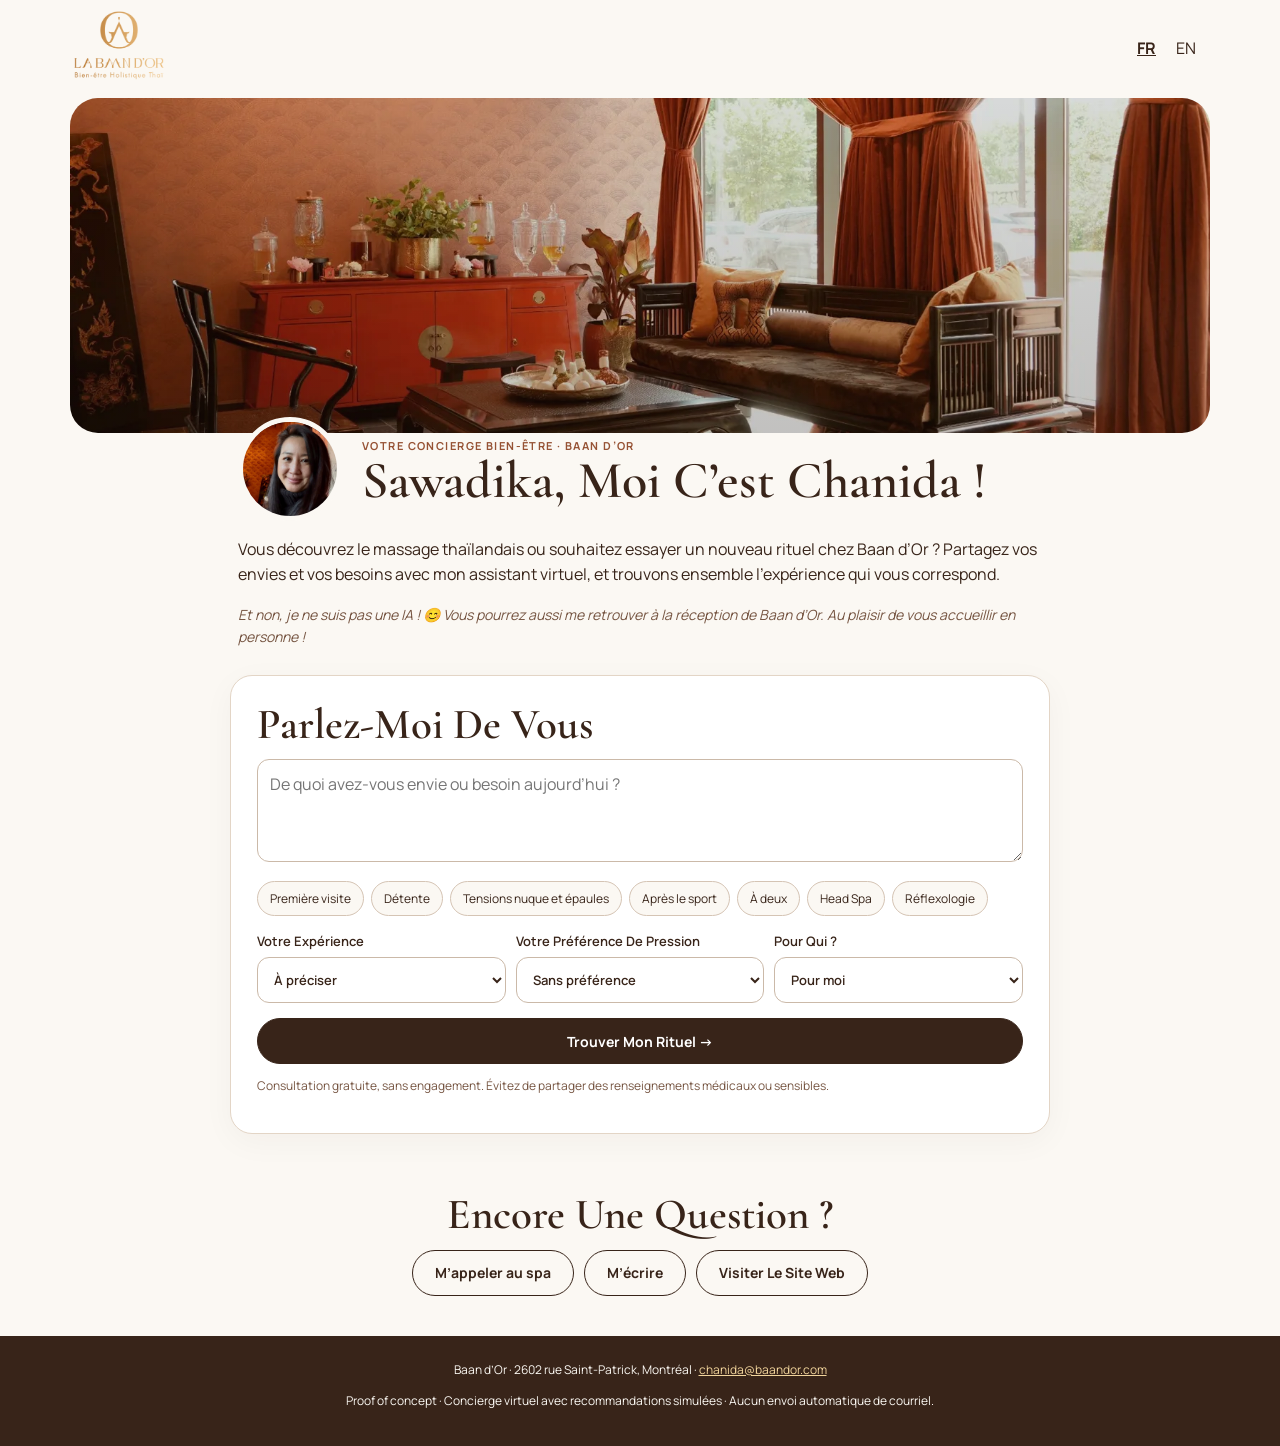
==== chanida/index.html @ ab8c9bc8 "Add files via upload" ====
<!doctype html><html lang="fr"><head><meta charset="utf-8"><meta name="viewport" content="width=device-width,initial-scale=1"><meta name="robots" content="noindex,nofollow"><title>Avec Chanida | Baan d’Or</title><meta name="description" content="Trouvez votre rituel de bien-être thaïlandais avec Chanida, chez Baan d’Or à Montréal."><meta property="og:title" content="Trouvons Votre Rituel Ensemble | Baan d’Or"><meta property="og:description" content="Une consultation personnalisée avec le concierge virtuel de Chanida."><meta property="og:image" content="https://chantastic514.github.io/baandor-ai-concierge/assets/social.jpg"><link rel="stylesheet" href="https://fonts.googleapis.com/css2?family=Cormorant+Garamond:wght@500;600&family=Manrope:wght@400;500;600;700&display=swap"><link rel="stylesheet" href="../concierge.css"><script defer src="../catalogue.js"></script><script defer src="../concierge.js"></script></head><body><header><a href="https://chantastic514.github.io/baandorv2/" aria-label="Baan d’Or"><img src="../assets/logo.webp" alt="Baan d’Or"></a><div><button id="fr" class="language" aria-pressed="true">FR</button><button id="en" class="language" aria-pressed="false">EN</button></div></header><main><div class="cover" role="img" aria-label="Baan d’Or Montréal"></div><section class="intro"><div class="profile"><img src="../assets/chanida.jpg" alt="Chanida"><div><p class="eyebrow" id="role"></p><h1 id="greeting"></h1></div></div><p id="intro"></p><p class="note" id="human"></p></section><section class="consult" id="consult"><h2 id="question"></h2><form id="consultForm"><label class="sr" for="needs" id="needLabel"></label><textarea id="needs" rows="3" maxlength="1000" required></textarea><div id="chips" class="chips"></div><div class="questions"><label><span id="visitLabel"></span><select id="visit"></select></label><label><span id="pressureLabel"></span><select id="pressure"></select></label><label><span id="partyLabel"></span><select id="party"></select></label></div><button class="btn" id="submit" type="submit"></button><p class="small" id="privacy"></p></form></section><section id="results" hidden aria-live="polite"><h2 id="resultsTitle"></h2><p id="summary"></p><div class="chips" id="tags"></div><div id="cards" class="cards"></div><div id="extra"></div><section class="capture"><div class="room" role="img" aria-label="Intérieur Baan d’Or"></div><form id="emailForm"><h2 id="emailTitle"></h2><p id="emailIntro"></p><label><span id="nameLabel"></span><input id="firstName" autocomplete="given-name" required></label><label><span id="emailLabel"></span><input id="email" type="email" autocomplete="email" required></label><label class="check"><input type="checkbox" id="marketing"><span id="marketingLabel"></span></label><button class="btn" id="emailSubmit"></button><p class="small" id="emailStatus" role="status"></p><p class="note" id="sign"></p></form></section></section><section class="contact"><h2 id="contactTitle"></h2><div class="actions"><a class="btn outline" href="tel:+14383802229" id="phone"></a><a class="btn outline" href="mailto:chanida@baandor.com" id="write"></a><a class="btn outline" href="https://chantastic514.github.io/baandorv2/" id="website"></a></div></section></main><footer>Baan d’Or · 2602 rue Saint-Patrick, Montréal · <a href="mailto:chanida@baandor.com">chanida@baandor.com</a><p id="demo"></p></footer></body></html>
---- concierge.css ----
:root{--ink:#382419;--ivory:#fbf8f3;--gold:#f1d49c;--copper:#965234;--sand:#eee4d7}*{box-sizing:border-box}body{margin:0;background:var(--ivory);color:var(--ink);font:16px/1.6 Manrope,Arial,sans-serif}header{max-width:1180px;margin:auto;display:flex;justify-content:space-between;align-items:center;padding:10px 24px}header img{width:90px;height:70px;object-fit:contain}.language{background:none;border:0;color:var(--ink);font:inherit;padding:10px;cursor:pointer}.language[aria-pressed=true]{font-weight:700;text-decoration:underline}main{max-width:1180px;margin:auto;padding:0 20px}.cover{height:clamp(185px,30vw,335px);border-radius:28px;background:linear-gradient(0deg,#38241922,#38241900),url('assets/photo-0.webp') center 52%/cover}.intro{max-width:820px;margin:auto;padding:0 8px 12px}.profile{display:flex;align-items:flex-end;gap:20px;margin-top:-42px;position:relative}.profile img{width:104px;height:104px;border:5px solid var(--ivory);border-radius:50%;object-fit:cover;flex:none}.profile>div{padding-top:46px}.eyebrow{font-size:11px;letter-spacing:.13em;color:var(--copper);font-weight:700;margin:0}h1,h2,h3{font-family:'Cormorant Garamond',Georgia,serif;line-height:1.05;font-weight:600;margin:0 0 12px}h1{font-size:clamp(30px,4.7vw,52px)}h2{font-size:clamp(30px,4vw,43px)}h3{font-size:27px}.note{color:#765542;font-style:italic;font-size:14px}.consult{max-width:820px;margin:0 auto 34px;padding:26px;background:white;border:1px solid #e3d5c6;border-radius:22px;box-shadow:0 8px 32px #3824190a}textarea,input,select{font:inherit;color:var(--ink);background:white;border:1px solid #cbb9a8;border-radius:12px;padding:12px;width:100%}textarea{resize:vertical;min-height:88px}label{display:block;font-size:13px;font-weight:600}label span{display:block;margin-bottom:5px}.chips{display:flex;flex-wrap:wrap;gap:7px;margin:12px 0}.chip{border:1px solid #d5c4b4;border-radius:100px;background:var(--ivory);color:var(--ink);padding:7px 12px;font:inherit;font-size:12px;cursor:pointer}.questions{display:grid;grid-template-columns:repeat(3,1fr);gap:10px;margin:15px 0}.btn{display:inline-flex;align-items:center;justify-content:center;text-align:center;background:var(--ink);color:white;border:1px solid var(--ink);border-radius:100px;padding:12px 22px;min-height:46px;font:700 14px Manrope,Arial,sans-serif;text-decoration:none;cursor:pointer}.btn:hover{background:var(--gold);color:var(--ink);border-color:var(--gold)}form>.btn{width:100%}.outline{background:transparent;color:var(--ink)}.small{font-size:12px;color:#765542}#results{margin:40px 0}.cards{display:grid;grid-template-columns:repeat(3,minmax(0,1fr));gap:16px;margin:20px 0}.card{border:1px solid #e1d4c5;background:#fff;border-radius:22px;overflow:hidden;display:flex;flex-direction:column;box-shadow:0 8px 20px #3824190d}.card>img{width:100%;aspect-ratio:4/3;object-fit:cover}.card .body{padding:18px;display:flex;flex-direction:column;flex:1;gap:8px}.card .body p{margin:0}.card .btn{margin-top:auto}.card:first-child{border:2px solid #b88e57}.extra{background:var(--sand);padding:20px;border-radius:16px;margin:15px 0}.capture{margin:32px 0;display:grid;grid-template-columns:1fr 1.1fr;background:var(--sand);border-radius:24px;overflow:hidden}.room{background:url('assets/photo-6.webp') center/cover;min-height:300px}.capture form{padding:clamp(20px,4vw,42px)}.capture label{margin:10px 0}.check{display:flex;gap:8px;align-items:flex-start;font-size:12px;font-weight:400}.check input{width:auto;margin-top:5px}.contact{text-align:center;padding:24px 0 40px}.actions{display:flex;justify-content:center;flex-wrap:wrap;gap:10px}footer{padding:24px;background:var(--ink);color:var(--ivory);font-size:12px;text-align:center}footer a{color:var(--gold)}.sr{position:absolute;left:-9999px}[hidden]{display:none!important}a:focus-visible,button:focus-visible,input:focus-visible,textarea:focus-visible,select:focus-visible{outline:2px solid var(--copper);outline-offset:3px}@media(max-width:650px){main{padding:0 12px}.cover{border-radius:20px;height:190px}.profile{gap:12px;margin-top:-32px}.profile img{width:78px;height:78px}.profile>div{padding-top:33px}.intro{padding:0 6px}.consult{padding:18px}.questions{grid-template-columns:1fr}.cards{grid-template-columns:1fr}.card>img{aspect-ratio:16/8}.capture{grid-template-columns:1fr}.room{min-height:190px}.actions .btn{flex:1 1 130px}}
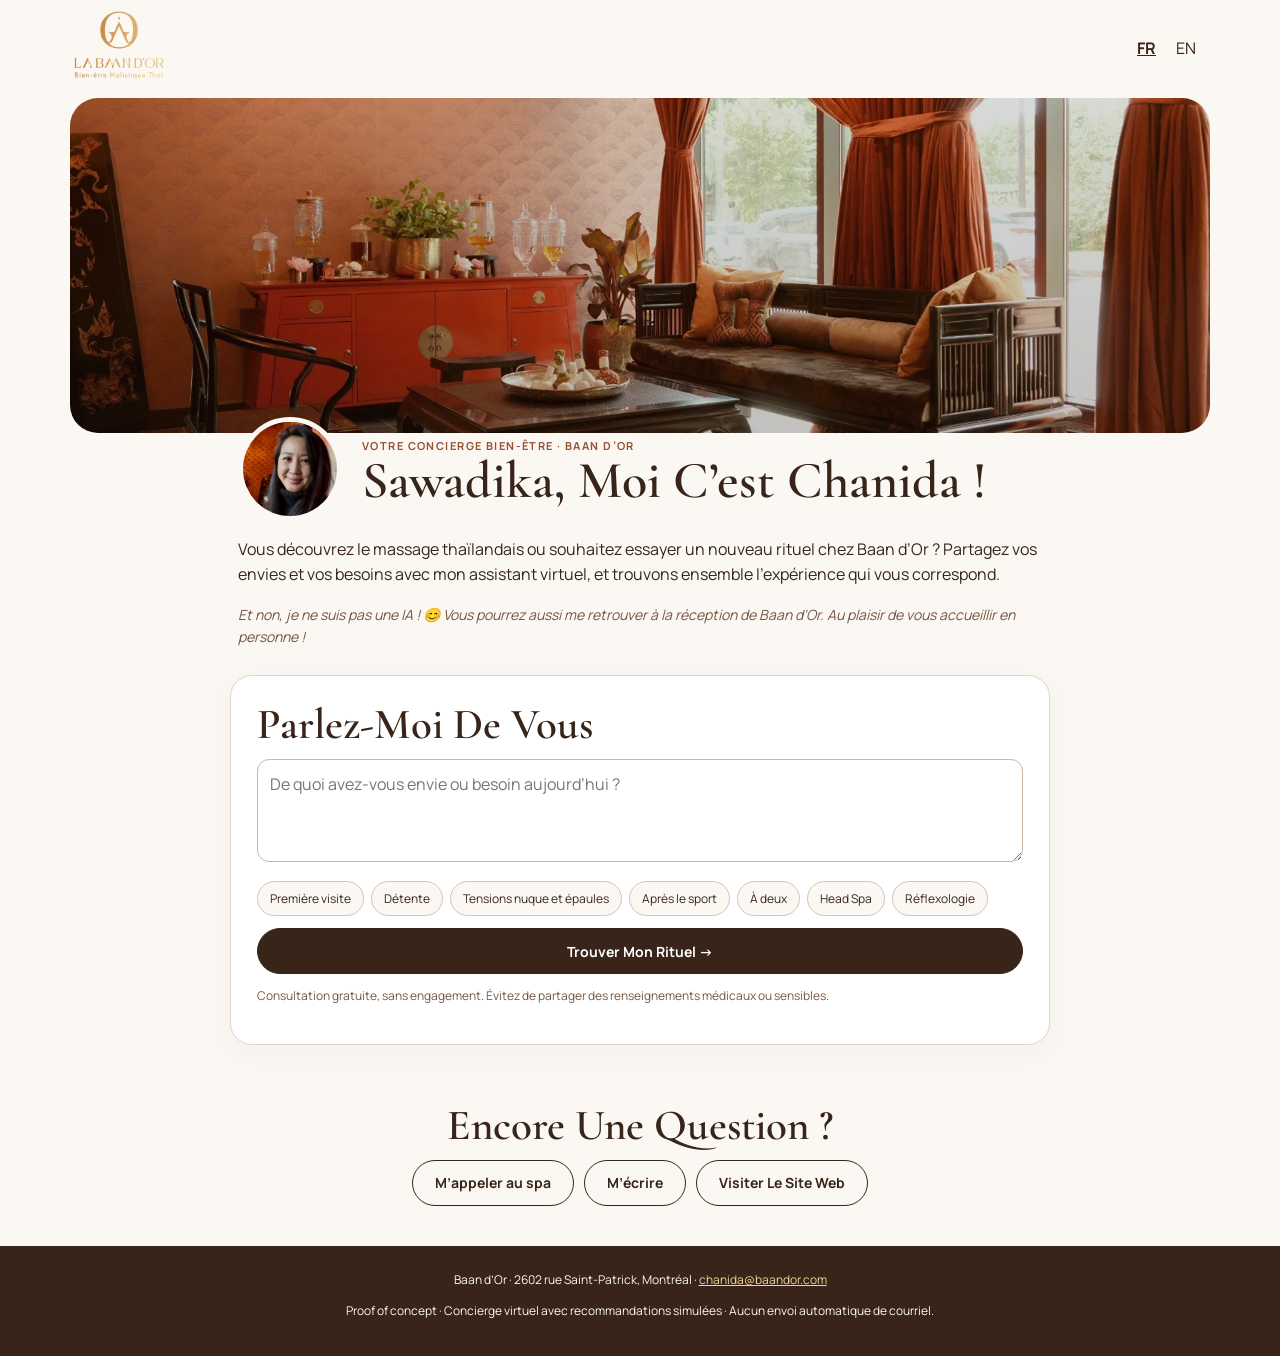
==== commit 3483c679: "Add files via upload" ====
--- a/chanida/index.html
+++ b/chanida/index.html
@@ -1 +1 @@
-<!doctype html><html lang="fr"><head><meta charset="utf-8"><meta name="viewport" content="width=device-width,initial-scale=1"><meta name="robots" content="noindex,nofollow"><title>Avec Chanida | Baan d’Or</title><meta name="description" content="Trouvez votre rituel de bien-être thaïlandais avec Chanida, chez Baan d’Or à Montréal."><meta property="og:title" content="Trouvons Votre Rituel Ensemble | Baan d’Or"><meta property="og:description" content="Une consultation personnalisée avec le concierge virtuel de Chanida."><meta property="og:image" content="https://chantastic514.github.io/baandor-ai-concierge/assets/social.jpg"><link rel="stylesheet" href="https://fonts.googleapis.com/css2?family=Cormorant+Garamond:wght@500;600&family=Manrope:wght@400;500;600;700&display=swap"><link rel="stylesheet" href="../concierge.css"><script defer src="../catalogue.js"></script><script defer src="../concierge.js"></script></head><body><header><a href="https://chantastic514.github.io/baandorv2/" aria-label="Baan d’Or"><img src="../assets/logo.webp" alt="Baan d’Or"></a><div><button id="fr" class="language" aria-pressed="true">FR</button><button id="en" class="language" aria-pressed="false">EN</button></div></header><main><div class="cover" role="img" aria-label="Baan d’Or Montréal"></div><section class="intro"><div class="profile"><img src="../assets/chanida.jpg" alt="Chanida"><div><p class="eyebrow" id="role"></p><h1 id="greeting"></h1></div></div><p id="intro"></p><p class="note" id="human"></p></section><section class="consult" id="consult"><h2 id="question"></h2><form id="consultForm"><label class="sr" for="needs" id="needLabel"></label><textarea id="needs" rows="3" maxlength="1000" required></textarea><div id="chips" class="chips"></div><div class="questions"><label><span id="visitLabel"></span><select id="visit"></select></label><label><span id="pressureLabel"></span><select id="pressure"></select></label><label><span id="partyLabel"></span><select id="party"></select></label></div><button class="btn" id="submit" type="submit"></button><p class="small" id="privacy"></p></form></section><section id="results" hidden aria-live="polite"><h2 id="resultsTitle"></h2><p id="summary"></p><div class="chips" id="tags"></div><div id="cards" class="cards"></div><div id="extra"></div><section class="capture"><div class="room" role="img" aria-label="Intérieur Baan d’Or"></div><form id="emailForm"><h2 id="emailTitle"></h2><p id="emailIntro"></p><label><span id="nameLabel"></span><input id="firstName" autocomplete="given-name" required></label><label><span id="emailLabel"></span><input id="email" type="email" autocomplete="email" required></label><label class="check"><input type="checkbox" id="marketing"><span id="marketingLabel"></span></label><button class="btn" id="emailSubmit"></button><p class="small" id="emailStatus" role="status"></p><p class="note" id="sign"></p></form></section></section><section class="contact"><h2 id="contactTitle"></h2><div class="actions"><a class="btn outline" href="tel:+14383802229" id="phone"></a><a class="btn outline" href="mailto:chanida@baandor.com" id="write"></a><a class="btn outline" href="https://chantastic514.github.io/baandorv2/" id="website"></a></div></section></main><footer>Baan d’Or · 2602 rue Saint-Patrick, Montréal · <a href="mailto:chanida@baandor.com">chanida@baandor.com</a><p id="demo"></p></footer></body></html>
+<!doctype html><html lang="fr"><head><meta charset="utf-8"><meta name="viewport" content="width=device-width,initial-scale=1"><meta name="robots" content="noindex,nofollow"><title>Avec Chanida | Baan d’Or</title><meta name="description" content="Trouvez votre rituel de bien-être thaïlandais avec Chanida, chez Baan d’Or à Montréal."><meta property="og:title" content="Trouvons Votre Rituel Ensemble | Baan d’Or"><meta property="og:description" content="Une consultation personnalisée avec le concierge virtuel de Chanida."><meta property="og:image" content="https://chantastic514.github.io/baandor-ai-concierge/assets/social.jpg"><link rel="stylesheet" href="https://fonts.googleapis.com/css2?family=Cormorant+Garamond:wght@500;600&family=Manrope:wght@400;500;600;700&display=swap"><link rel="stylesheet" href="../concierge.css?v=21"><script defer src="../catalogue.js"></script><script defer src="../concierge.js?v=21"></script></head><body><header><a href="https://chantastic514.github.io/baandorv2/" aria-label="Baan d’Or"><img src="../assets/logo.webp" alt="Baan d’Or"></a><div><button id="fr" class="language" aria-pressed="true">FR</button><button id="en" class="language" aria-pressed="false">EN</button></div></header><main><div class="cover" role="img" aria-label="Baan d’Or Montréal"></div><section class="intro"><div class="profile"><img src="../assets/chanida.jpg" alt="Chanida"><div><p class="eyebrow" id="role"></p><h1 id="greeting"></h1></div></div><p id="intro"></p><p class="note" id="human"></p></section><section class="consult" id="consult"><h2 id="question"></h2><form id="consultForm"><label class="sr" for="needs" id="needLabel"></label><textarea id="needs" rows="3" maxlength="1000"></textarea><div id="chips" class="chips"></div><input type="hidden" id="visit" value="0"><input type="hidden" id="pressure" value="0"><input type="hidden" id="party" value="0"><div id="followup" class="followup" hidden aria-live="polite"></div><button class="btn" id="submit" type="submit"></button><p class="small" id="privacy"></p></form></section><section id="results" hidden aria-live="polite"><h2 id="resultsTitle"></h2><p id="summary"></p><div class="chips" id="tags"></div><div id="cards" class="cards"></div><div id="extra"></div><section class="capture"><div class="room" role="img" aria-label="Intérieur Baan d’Or"></div><form id="emailForm"><h2 id="emailTitle"></h2><p id="emailIntro"></p><label><span id="nameLabel"></span><input id="firstName" autocomplete="given-name" required></label><label><span id="emailLabel"></span><input id="email" type="email" autocomplete="email" required></label><label class="check"><input type="checkbox" id="marketing"><span id="marketingLabel"></span></label><button class="btn" id="emailSubmit"></button><p class="small" id="emailStatus" role="status"></p><p class="note" id="sign"></p></form></section></section><section class="contact"><h2 id="contactTitle"></h2><div class="actions"><a class="btn outline" href="tel:+14383802229" id="phone"></a><a class="btn outline" href="mailto:chanida@baandor.com" id="write"></a><a class="btn outline" href="https://chantastic514.github.io/baandorv2/" id="website"></a></div></section></main><footer>Baan d’Or · 2602 rue Saint-Patrick, Montréal · <a href="mailto:chanida@baandor.com">chanida@baandor.com</a><p id="demo"></p></footer></body></html>
--- a/concierge.css
+++ b/concierge.css
@@ -1 +1,4 @@
 :root{--ink:#382419;--ivory:#fbf8f3;--gold:#f1d49c;--copper:#965234;--sand:#eee4d7}*{box-sizing:border-box}body{margin:0;background:var(--ivory);color:var(--ink);font:16px/1.6 Manrope,Arial,sans-serif}header{max-width:1180px;margin:auto;display:flex;justify-content:space-between;align-items:center;padding:10px 24px}header img{width:90px;height:70px;object-fit:contain}.language{background:none;border:0;color:var(--ink);font:inherit;padding:10px;cursor:pointer}.language[aria-pressed=true]{font-weight:700;text-decoration:underline}main{max-width:1180px;margin:auto;padding:0 20px}.cover{height:clamp(185px,30vw,335px);border-radius:28px;background:linear-gradient(0deg,#38241922,#38241900),url('assets/photo-0.webp') center 52%/cover}.intro{max-width:820px;margin:auto;padding:0 8px 12px}.profile{display:flex;align-items:flex-end;gap:20px;margin-top:-42px;position:relative}.profile img{width:104px;height:104px;border:5px solid var(--ivory);border-radius:50%;object-fit:cover;flex:none}.profile>div{padding-top:46px}.eyebrow{font-size:11px;letter-spacing:.13em;color:var(--copper);font-weight:700;margin:0}h1,h2,h3{font-family:'Cormorant Garamond',Georgia,serif;line-height:1.05;font-weight:600;margin:0 0 12px}h1{font-size:clamp(30px,4.7vw,52px)}h2{font-size:clamp(30px,4vw,43px)}h3{font-size:27px}.note{color:#765542;font-style:italic;font-size:14px}.consult{max-width:820px;margin:0 auto 34px;padding:26px;background:white;border:1px solid #e3d5c6;border-radius:22px;box-shadow:0 8px 32px #3824190a}textarea,input,select{font:inherit;color:var(--ink);background:white;border:1px solid #cbb9a8;border-radius:12px;padding:12px;width:100%}textarea{resize:vertical;min-height:88px}label{display:block;font-size:13px;font-weight:600}label span{display:block;margin-bottom:5px}.chips{display:flex;flex-wrap:wrap;gap:7px;margin:12px 0}.chip{border:1px solid #d5c4b4;border-radius:100px;background:var(--ivory);color:var(--ink);padding:7px 12px;font:inherit;font-size:12px;cursor:pointer}.questions{display:grid;grid-template-columns:repeat(3,1fr);gap:10px;margin:15px 0}.btn{display:inline-flex;align-items:center;justify-content:center;text-align:center;background:var(--ink);color:white;border:1px solid var(--ink);border-radius:100px;padding:12px 22px;min-height:46px;font:700 14px Manrope,Arial,sans-serif;text-decoration:none;cursor:pointer}.btn:hover{background:var(--gold);color:var(--ink);border-color:var(--gold)}form>.btn{width:100%}.outline{background:transparent;color:var(--ink)}.small{font-size:12px;color:#765542}#results{margin:40px 0}.cards{display:grid;grid-template-columns:repeat(3,minmax(0,1fr));gap:16px;margin:20px 0}.card{border:1px solid #e1d4c5;background:#fff;border-radius:22px;overflow:hidden;display:flex;flex-direction:column;box-shadow:0 8px 20px #3824190d}.card>img{width:100%;aspect-ratio:4/3;object-fit:cover}.card .body{padding:18px;display:flex;flex-direction:column;flex:1;gap:8px}.card .body p{margin:0}.card .btn{margin-top:auto}.card:first-child{border:2px solid #b88e57}.extra{background:var(--sand);padding:20px;border-radius:16px;margin:15px 0}.capture{margin:32px 0;display:grid;grid-template-columns:1fr 1.1fr;background:var(--sand);border-radius:24px;overflow:hidden}.room{background:url('assets/photo-6.webp') center/cover;min-height:300px}.capture form{padding:clamp(20px,4vw,42px)}.capture label{margin:10px 0}.check{display:flex;gap:8px;align-items:flex-start;font-size:12px;font-weight:400}.check input{width:auto;margin-top:5px}.contact{text-align:center;padding:24px 0 40px}.actions{display:flex;justify-content:center;flex-wrap:wrap;gap:10px}footer{padding:24px;background:var(--ink);color:var(--ivory);font-size:12px;text-align:center}footer a{color:var(--gold)}.sr{position:absolute;left:-9999px}[hidden]{display:none!important}a:focus-visible,button:focus-visible,input:focus-visible,textarea:focus-visible,select:focus-visible{outline:2px solid var(--copper);outline-offset:3px}@media(max-width:650px){main{padding:0 12px}.cover{border-radius:20px;height:190px}.profile{gap:12px;margin-top:-32px}.profile img{width:78px;height:78px}.profile>div{padding-top:33px}.intro{padding:0 6px}.consult{padding:18px}.questions{grid-template-columns:1fr}.cards{grid-template-columns:1fr}.card>img{aspect-ratio:16/8}.capture{grid-template-columns:1fr}.room{min-height:190px}.actions .btn{flex:1 1 130px}}
+
+/* V21 contextual consultation */
+.chip[aria-pressed=true]{background:var(--ink);color:var(--gold);border-color:var(--ink)}.chip[aria-pressed=true]::after{content:' ✓'}.followup{background:var(--ivory);border:1px solid #e3d5c6;border-radius:18px;padding:18px;margin:16px 0}.followup-profile{display:flex;align-items:center;gap:10px;color:var(--copper);font-size:12px;font-weight:700}.followup-profile img{width:40px;height:40px;border-radius:50%;object-fit:cover}.followup-prompt{font-weight:600;margin:12px 0}.followup-options{display:grid;gap:8px}.followup-option{background:white;border:1px solid #d5c4b4;border-radius:12px;min-height:46px;padding:12px 15px;text-align:left;color:var(--ink);font:inherit;cursor:pointer;display:flex;justify-content:space-between;align-items:center}.followup-option::after{content:'›';color:var(--copper);font-size:20px}.followup-option:hover{background:var(--sand);border-color:var(--copper)}
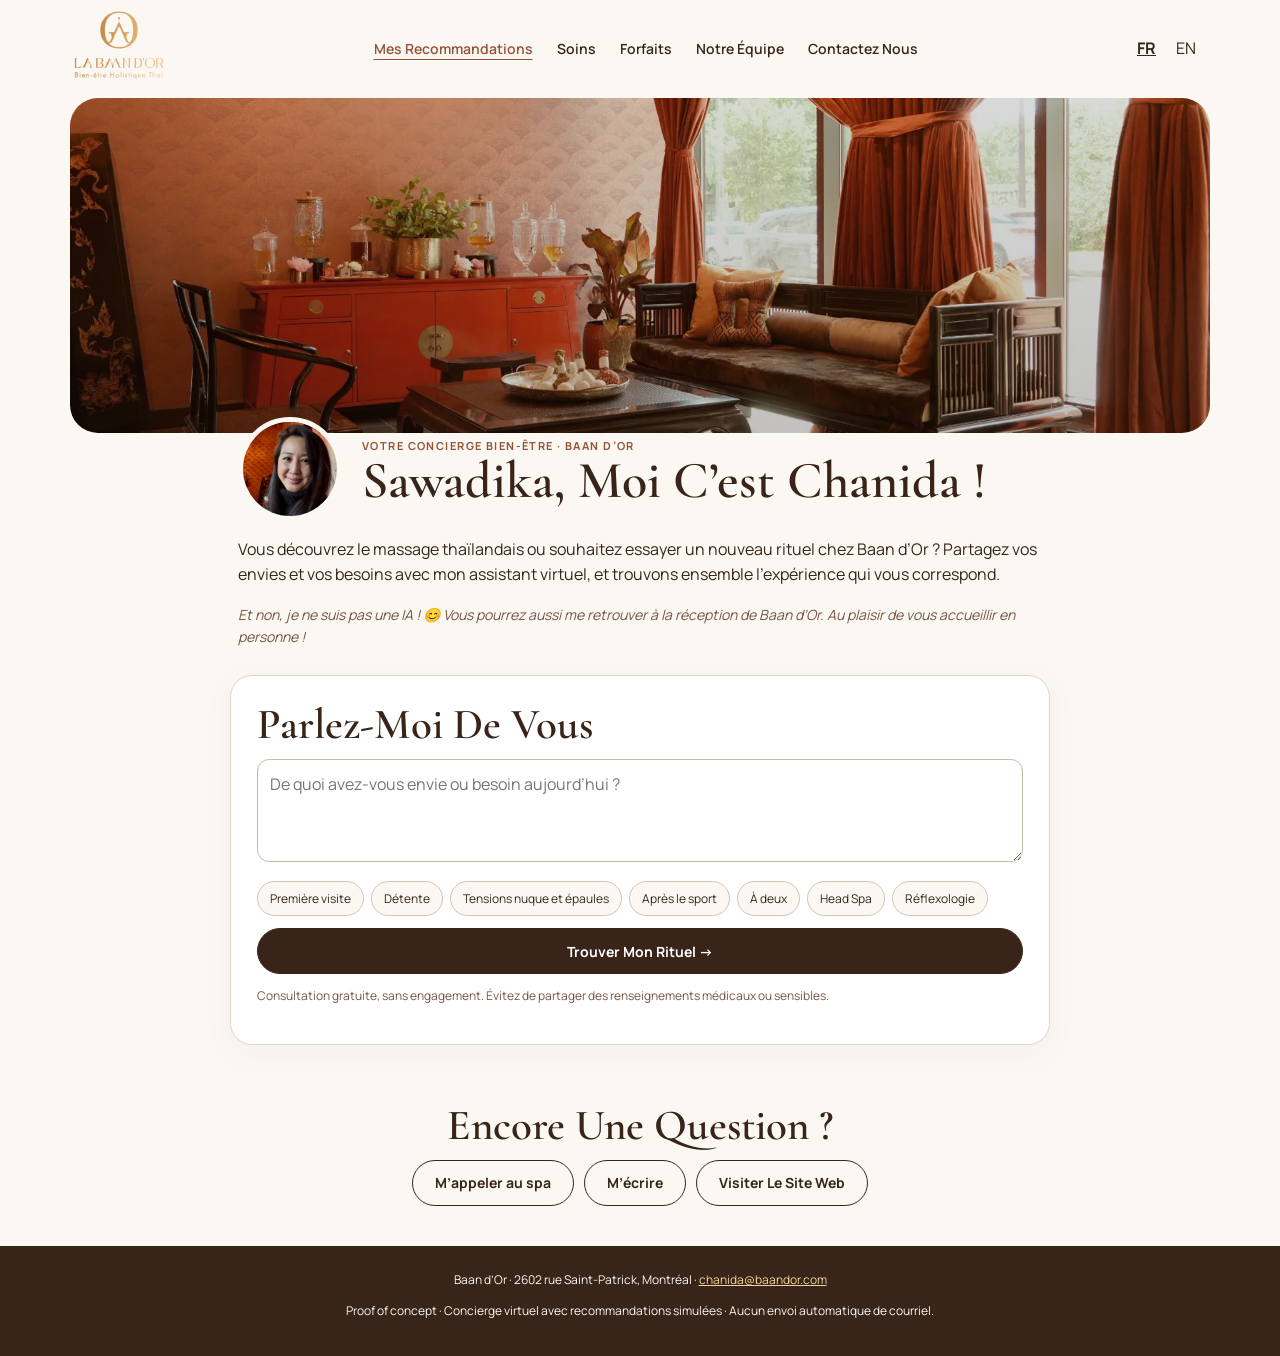
==== commit 780057f7: "Add files via upload" ====
--- a/chanida/index.html
+++ b/chanida/index.html
@@ -1 +1 @@
-<!doctype html><html lang="fr"><head><meta charset="utf-8"><meta name="viewport" content="width=device-width,initial-scale=1"><meta name="robots" content="noindex,nofollow"><title>Avec Chanida | Baan d’Or</title><meta name="description" content="Trouvez votre rituel de bien-être thaïlandais avec Chanida, chez Baan d’Or à Montréal."><meta property="og:title" content="Trouvons Votre Rituel Ensemble | Baan d’Or"><meta property="og:description" content="Une consultation personnalisée avec le concierge virtuel de Chanida."><meta property="og:image" content="https://chantastic514.github.io/baandor-ai-concierge/assets/social.jpg"><link rel="stylesheet" href="https://fonts.googleapis.com/css2?family=Cormorant+Garamond:wght@500;600&family=Manrope:wght@400;500;600;700&display=swap"><link rel="stylesheet" href="../concierge.css?v=21"><script defer src="../catalogue.js"></script><script defer src="../concierge.js?v=21"></script></head><body><header><a href="https://chantastic514.github.io/baandorv2/" aria-label="Baan d’Or"><img src="../assets/logo.webp" alt="Baan d’Or"></a><div><button id="fr" class="language" aria-pressed="true">FR</button><button id="en" class="language" aria-pressed="false">EN</button></div></header><main><div class="cover" role="img" aria-label="Baan d’Or Montréal"></div><section class="intro"><div class="profile"><img src="../assets/chanida.jpg" alt="Chanida"><div><p class="eyebrow" id="role"></p><h1 id="greeting"></h1></div></div><p id="intro"></p><p class="note" id="human"></p></section><section class="consult" id="consult"><h2 id="question"></h2><form id="consultForm"><label class="sr" for="needs" id="needLabel"></label><textarea id="needs" rows="3" maxlength="1000"></textarea><div id="chips" class="chips"></div><input type="hidden" id="visit" value="0"><input type="hidden" id="pressure" value="0"><input type="hidden" id="party" value="0"><div id="followup" class="followup" hidden aria-live="polite"></div><button class="btn" id="submit" type="submit"></button><p class="small" id="privacy"></p></form></section><section id="results" hidden aria-live="polite"><h2 id="resultsTitle"></h2><p id="summary"></p><div class="chips" id="tags"></div><div id="cards" class="cards"></div><div id="extra"></div><section class="capture"><div class="room" role="img" aria-label="Intérieur Baan d’Or"></div><form id="emailForm"><h2 id="emailTitle"></h2><p id="emailIntro"></p><label><span id="nameLabel"></span><input id="firstName" autocomplete="given-name" required></label><label><span id="emailLabel"></span><input id="email" type="email" autocomplete="email" required></label><label class="check"><input type="checkbox" id="marketing"><span id="marketingLabel"></span></label><button class="btn" id="emailSubmit"></button><p class="small" id="emailStatus" role="status"></p><p class="note" id="sign"></p></form></section></section><section class="contact"><h2 id="contactTitle"></h2><div class="actions"><a class="btn outline" href="tel:+14383802229" id="phone"></a><a class="btn outline" href="mailto:chanida@baandor.com" id="write"></a><a class="btn outline" href="https://chantastic514.github.io/baandorv2/" id="website"></a></div></section></main><footer>Baan d’Or · 2602 rue Saint-Patrick, Montréal · <a href="mailto:chanida@baandor.com">chanida@baandor.com</a><p id="demo"></p></footer></body></html>
+<!doctype html><html lang="fr"><head><meta charset="utf-8"><meta name="viewport" content="width=device-width,initial-scale=1"><meta name="robots" content="noindex,nofollow"><title>Avec Chanida | Baan d’Or</title><meta name="description" content="Trouvez votre rituel de bien-être thaïlandais avec Chanida, chez Baan d’Or à Montréal."><meta property="og:title" content="Trouvons Votre Rituel Ensemble | Baan d’Or"><meta property="og:description" content="Une consultation personnalisée avec le concierge virtuel de Chanida."><meta property="og:image" content="https://chantastic514.github.io/baandor-ai-concierge/assets/social.jpg"><link rel="stylesheet" href="https://fonts.googleapis.com/css2?family=Cormorant+Garamond:wght@500;600&family=Manrope:wght@400;500;600;700&display=swap"><link rel="stylesheet" href="../concierge.css?v=22"><script defer src="../catalogue.js"></script><script defer src="../concierge.js?v=22"></script></head><body><header><a href="https://chantastic514.github.io/baandorv2/" aria-label="Baan d’Or"><img src="../assets/logo.webp" alt="Baan d’Or"></a><nav class="concierge-nav" aria-label="Navigation principale"><a id="navRecommendations" href="#consult" aria-current="page">Mes Recommandations</a><a id="navTreatments" href="https://chantastic514.github.io/baandorv2/treatments.html">Soins</a><a id="navPackages" href="https://chantastic514.github.io/baandorv2/packages.html">Forfaits</a><a id="navTeam" href="https://chantastic514.github.io/baandorv2/notre-equipe.html">Notre Équipe</a><a id="navContact" href="https://chantastic514.github.io/baandorv2/contact.html">Contactez Nous</a></nav><div class="languages"><button id="fr" class="language" aria-pressed="true">FR</button><button id="en" class="language" aria-pressed="false">EN</button></div></header><main><div class="cover" role="img" aria-label="Baan d’Or Montréal"></div><section class="intro"><div class="profile"><img src="../assets/chanida.jpg" alt="Chanida"><div><p class="eyebrow" id="role"></p><h1 id="greeting"></h1></div></div><p id="intro"></p><p class="note" id="human"></p></section><section class="consult" id="consult"><h2 id="question"></h2><form id="consultForm"><label class="sr" for="needs" id="needLabel"></label><textarea id="needs" rows="3" maxlength="1000"></textarea><div id="chips" class="chips"></div><input type="hidden" id="visit" value="0"><input type="hidden" id="pressure" value="0"><input type="hidden" id="party" value="0"><div id="followup" class="followup" hidden aria-live="polite"></div><button class="btn" id="submit" type="submit"></button><p class="small" id="privacy"></p></form></section><section id="results" hidden aria-live="polite"><h2 id="resultsTitle"></h2><p id="summary"></p><div class="chips" id="tags"></div><div id="cards" class="cards"></div><div id="extra"></div><section class="capture"><div class="room" role="img" aria-label="Intérieur Baan d’Or"></div><form id="emailForm"><h2 id="emailTitle"></h2><p id="emailIntro"></p><label><span id="nameLabel"></span><input id="firstName" autocomplete="given-name" required></label><label><span id="emailLabel"></span><input id="email" type="email" autocomplete="email" required></label><label class="check"><input type="checkbox" id="marketing"><span id="marketingLabel"></span></label><button class="btn" id="emailSubmit"></button><p class="small" id="emailStatus" role="status"></p><p class="note" id="sign"></p></form></section></section><section class="contact"><h2 id="contactTitle"></h2><div class="actions"><a class="btn outline" href="tel:+14383802229" id="phone"></a><a class="btn outline" href="mailto:chanida@baandor.com" id="write"></a><a class="btn outline" href="https://chantastic514.github.io/baandorv2/" id="website"></a></div></section></main><footer>Baan d’Or · 2602 rue Saint-Patrick, Montréal · <a href="mailto:chanida@baandor.com">chanida@baandor.com</a><p id="demo"></p></footer></body></html>
--- a/concierge.css
+++ b/concierge.css
@@ -2,3 +2,6 @@
 
 /* V21 contextual consultation */
 .chip[aria-pressed=true]{background:var(--ink);color:var(--gold);border-color:var(--ink)}.chip[aria-pressed=true]::after{content:' ✓'}.followup{background:var(--ivory);border:1px solid #e3d5c6;border-radius:18px;padding:18px;margin:16px 0}.followup-profile{display:flex;align-items:center;gap:10px;color:var(--copper);font-size:12px;font-weight:700}.followup-profile img{width:40px;height:40px;border-radius:50%;object-fit:cover}.followup-prompt{font-weight:600;margin:12px 0}.followup-options{display:grid;gap:8px}.followup-option{background:white;border:1px solid #d5c4b4;border-radius:12px;min-height:46px;padding:12px 15px;text-align:left;color:var(--ink);font:inherit;cursor:pointer;display:flex;justify-content:space-between;align-items:center}.followup-option::after{content:'›';color:var(--copper);font-size:20px}.followup-option:hover{background:var(--sand);border-color:var(--copper)}
+
+/* V22: shared five-link navigation and responsive recommendations */
+header{gap:20px}.languages{display:flex;flex-shrink:0}.concierge-nav{display:flex;align-items:center;justify-content:center;flex-wrap:wrap;gap:8px 24px}.concierge-nav a{color:var(--ink);text-decoration:none;font-weight:600;font-size:14px;line-height:1.4;white-space:nowrap;padding:8px 0}.concierge-nav a:hover,.concierge-nav a[aria-current="page"]{color:var(--copper);text-decoration:underline;text-underline-offset:5px}.cards{grid-template-columns:repeat(6,minmax(0,1fr))}.cards>.card{grid-column:span 2}.cards>.card:nth-child(4):nth-last-child(2){grid-column:2/span 2}.cards>.card:nth-child(5):last-child{grid-column:4/span 2}@media(max-width:850px){header{flex-wrap:wrap;gap:0 12px}.concierge-nav{order:3;width:100%;gap:2px 16px;padding-bottom:8px}.concierge-nav a{font-size:13px}.cards{grid-template-columns:repeat(2,minmax(0,1fr))}.cards>.card,.cards>.card:nth-child(4):nth-last-child(2),.cards>.card:nth-child(5):last-child{grid-column:auto}.cards>.card:first-child{grid-column:1/-1}}@media(max-width:480px){header{padding:6px 12px}.concierge-nav{justify-content:flex-start;gap:0 13px}.concierge-nav a{font-size:12px;white-space:normal}.cards{grid-template-columns:1fr}.cards>.card:first-child{grid-column:auto}}
